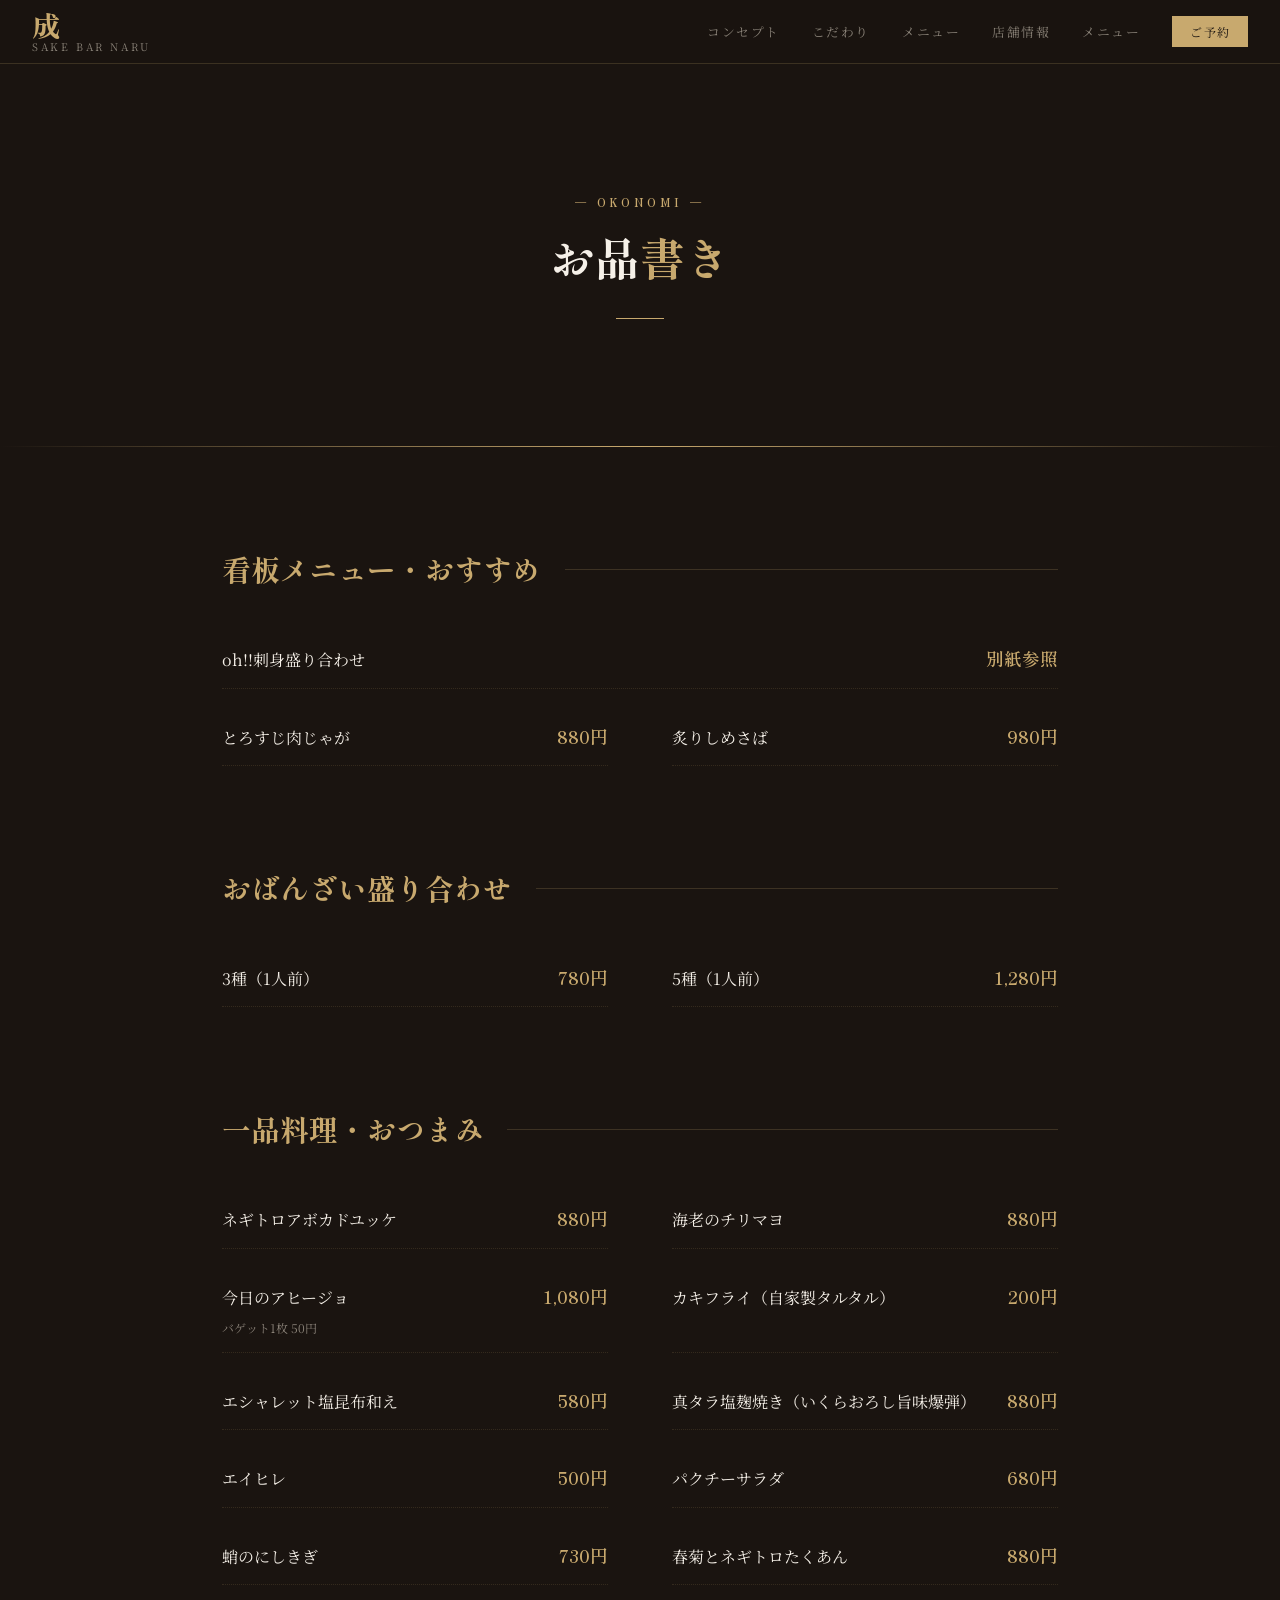
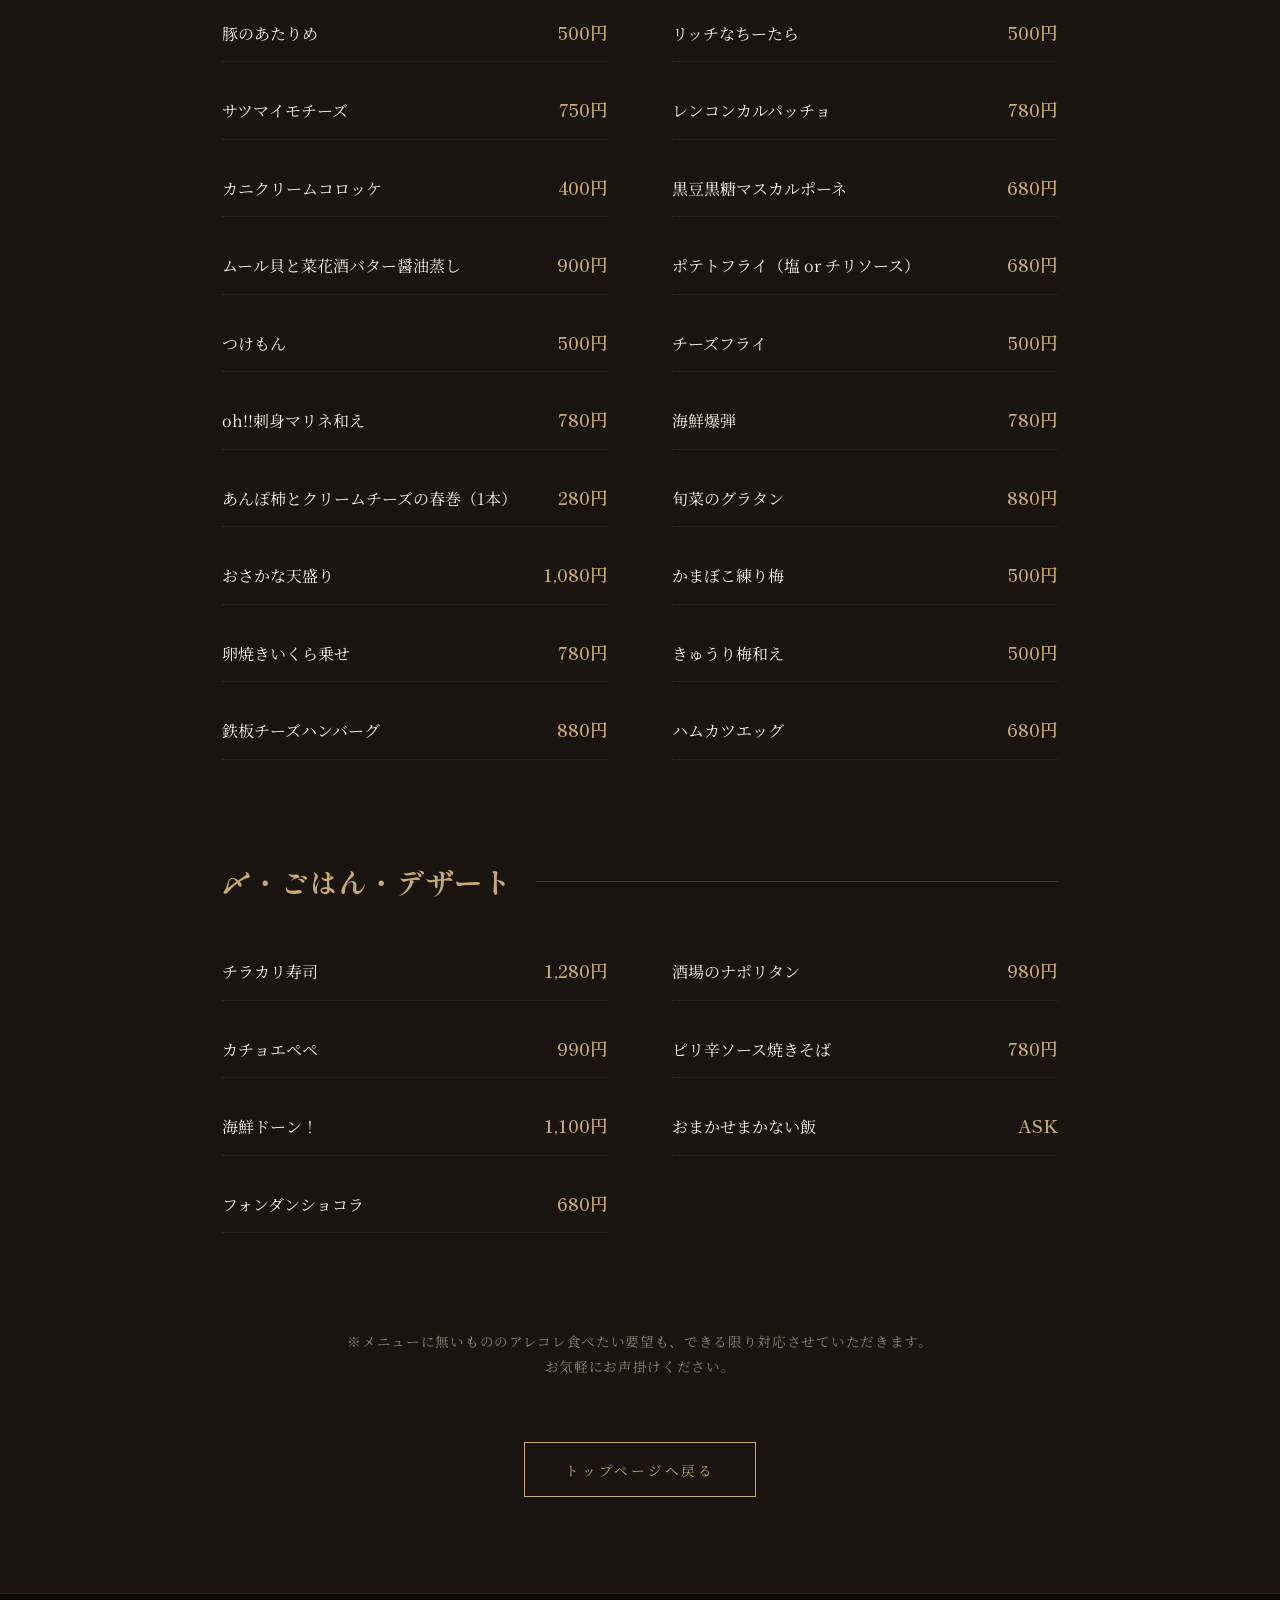
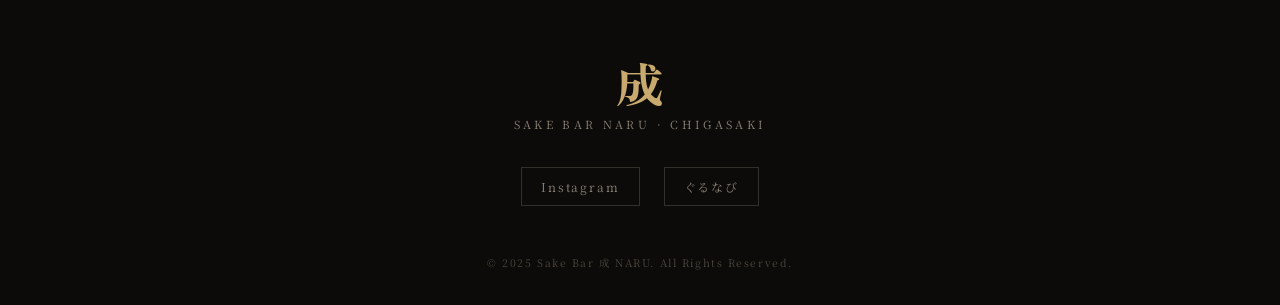
==== menu.html @ 0f0afbad "初稿デザインの修正" ====
<!DOCTYPE html>
<html lang="ja">
<head>
  <meta charset="UTF-8" />
  <meta name="viewport" content="width=device-width, initial-scale=1.0" />
  <title>お品書き | Sake Bar 成（NARU）</title>

  <!-- Google Fonts -->
  <link rel="preconnect" href="https://fonts.googleapis.com" />
  <link rel="preconnect" href="https://fonts.gstatic.com" crossorigin />
  <link href="https://fonts.googleapis.com/css2?family=Noto+Serif+JP:wght@300;400;500;600;700&family=Shippori+Mincho:wght@400;500;600;700;800&family=Zen+Antique&display=swap" rel="stylesheet" />

  <!-- Stylesheet -->
  <link rel="stylesheet" href="style.css" />
  <style>
    /* Menu Page Specific Styles */
    .menu-page-header {
      padding: 12rem 0 6rem;
      background: var(--ink);
      text-align: center;
      position: relative;
    }
    .menu-page-header::after {
      content: '';
      position: absolute;
      bottom: 0; left: 0; right: 0;
      height: 1px;
      background: linear-gradient(90deg, transparent, var(--sake), transparent);
    }
    .menu-container {
      max-width: 900px;
      margin: 0 auto;
      padding: 6rem 2rem;
    }
    .menu-category {
      margin-bottom: 6rem;
    }
    .category-title {
      font-family: 'Shippori Mincho', serif;
      font-size: 1.8rem;
      color: var(--sake);
      margin-bottom: 3rem;
      display: flex;
      align-items: center;
      gap: 1.5rem;
    }
    .category-title::after {
      content: '';
      flex: 1;
      height: 1px;
      background: rgba(200,169,110,0.2);
    }
    .menu-list {
      display: grid;
      grid-template-columns: 1fr 1fr;
      column-gap: 4rem;
      row-gap: 2rem;
    }
    .menu-item {
      display: flex;
      justify-content: space-between;
      align-items: baseline;
      padding-bottom: 0.8rem;
      border-bottom: 1px dotted rgba(200,169,110,0.15);
    }
    .item-name {
      font-family: 'Noto Serif JP', serif;
      font-size: 1rem;
      color: var(--rice);
      line-height: 1.6;
    }
    .item-price {
      font-family: 'Shippori Mincho', serif;
      font-size: 1.1rem;
      color: var(--sake);
      font-weight: 600;
      white-space: nowrap;
      margin-left: 1rem;
    }
    .item-note {
      font-size: 0.75rem;
      color: var(--stone);
      margin-top: 0.3rem;
    }
    .full-width {
      grid-column: 1 / -1;
    }
    .menu-footer-note {
      margin-top: 4rem;
      text-align: center;
      font-size: 0.85rem;
      color: var(--stone);
      letter-spacing: 0.05em;
    }
    .btn-back-home {
      display: inline-block;
      margin-top: 4rem;
      padding: 0.9rem 2.5rem;
      border: 1px solid var(--sake);
      color: var(--sake);
      font-family: 'Noto Serif JP', serif;
      font-size: 0.85rem;
      letter-spacing: 0.2em;
      transition: 0.3s;
    }
    .btn-back-home:hover {
      background: var(--sake);
      color: var(--ink);
    }

    @media (max-width: 768px) {
      .menu-list {
        grid-template-columns: 1fr;
        gap: 1.5rem;
      }
      .category-title {
        font-size: 1.5rem;
      }
    }
  </style>
</head>

<body>

  <!-- ==================== NAV ==================== -->
  <nav id="nav">
    <div class="nav-logo">
      <a href="index.html" style="color: inherit; text-decoration: none;">成
      <span>SAKE BAR NARU</span></a>
    </div>

    <ul class="nav-links" id="navLinks">
      <li><a href="index.html#concept">コンセプト</a></li>
      <li><a href="index.html#features">こだわり</a></li>
      <li><a href="index.html#menu" class="active">メニュー</a></li>
      <li><a href="index.html#info">店舗情報</a></li>
      <li><a href="https://r.gnavi.co.jp/cmftdra00000/" class="nav-reserve">ご予約</a></li>
    </ul>

    <button class="hamburger" id="hamburger" aria-label="メニューを開く" aria-expanded="false">
      <span></span>
      <span></span>
      <span></span>
    </button>
  </nav>

  <!-- ==================== HEADER ==================== -->
  <header class="menu-page-header">
    <div class="reveal">
      <span class="section-label">— OKONOMI —</span>
      <h1 class="section-title" style="font-size: 2.8rem;">お品<span>書き</span></h1>
      <div class="divider" style="margin: 2rem auto;"></div>
    </div>
  </header>

  <!-- ==================== MENU LIST ==================== -->
  <main class="menu-container">
    
    <!-- 看板メニュー・おすすめ -->
    <section class="menu-category reveal">
      <h2 class="category-title">看板メニュー・おすすめ</h2>
      <div class="menu-list">
        <div class="menu-item full-width">
          <span class="item-name">oh!!刺身盛り合わせ</span>
          <span class="item-price">別紙参照</span>
        </div>
        <div class="menu-item">
          <span class="item-name">とろすじ肉じゃが</span>
          <span class="item-price">880円</span>
        </div>
        <div class="menu-item">
          <span class="item-name">炙りしめさば</span>
          <span class="item-price">980円</span>
        </div>
      </div>
    </section>

    <!-- おばんざい盛り合わせ -->
    <section class="menu-category reveal">
      <h2 class="category-title">おばんざい盛り合わせ</h2>
      <div class="menu-list">
        <div class="menu-item">
          <span class="item-name">3種（1人前）</span>
          <span class="item-price">780円</span>
        </div>
        <div class="menu-item">
          <span class="item-name">5種（1人前）</span>
          <span class="item-price">1,280円</span>
        </div>
      </div>
    </section>

    <!-- 一品料理・おつまみ -->
    <section class="menu-category reveal">
      <h2 class="category-title">一品料理・おつまみ</h2>
      <div class="menu-list">
        <div class="menu-item"><span class="item-name">ネギトロアボカドユッケ</span><span class="item-price">880円</span></div>
        <div class="menu-item"><span class="item-name">海老のチリマヨ</span><span class="item-price">880円</span></div>
        <div class="menu-item">
          <div>
            <span class="item-name">今日のアヒージョ</span>
            <p class="item-note">バゲット1枚 50円</p>
          </div>
          <span class="item-price">1,080円</span>
        </div>
        <div class="menu-item"><span class="item-name">カキフライ（自家製タルタル）</span><span class="item-price">200円</span></div>
        <div class="menu-item"><span class="item-name">エシャレット塩昆布和え</span><span class="item-price">580円</span></div>
        <div class="menu-item"><span class="item-name">真タラ塩麹焼き（いくらおろし旨味爆弾）</span><span class="item-price">880円</span></div>
        <div class="menu-item"><span class="item-name">エイヒレ</span><span class="item-price">500円</span></div>
        <div class="menu-item"><span class="item-name">パクチーサラダ</span><span class="item-price">680円</span></div>
        <div class="menu-item"><span class="item-name">蛸のにしきぎ</span><span class="item-price">730円</span></div>
        <div class="menu-item"><span class="item-name">春菊とネギトロたくあん</span><span class="item-price">880円</span></div>
        <div class="menu-item"><span class="item-name">豚のあたりめ</span><span class="item-price">500円</span></div>
        <div class="menu-item"><span class="item-name">リッチなちーたら</span><span class="item-price">500円</span></div>
        <div class="menu-item"><span class="item-name">サツマイモチーズ</span><span class="item-price">750円</span></div>
        <div class="menu-item"><span class="item-name">レンコンカルパッチョ</span><span class="item-price">780円</span></div>
        <div class="menu-item"><span class="item-name">カニクリームコロッケ</span><span class="item-price">400円</span></div>
        <div class="menu-item"><span class="item-name">黒豆黒糖マスカルポーネ</span><span class="item-price">680円</span></div>
        <div class="menu-item"><span class="item-name">ムール貝と菜花酒バター醤油蒸し</span><span class="item-price">900円</span></div>
        <div class="menu-item"><span class="item-name">ポテトフライ（塩 or チリソース）</span><span class="item-price">680円</span></div>
        <div class="menu-item"><span class="item-name">つけもん</span><span class="item-price">500円</span></div>
        <div class="menu-item"><span class="item-name">チーズフライ</span><span class="item-price">500円</span></div>
        <div class="menu-item"><span class="item-name">oh!!刺身マリネ和え</span><span class="item-price">780円</span></div>
        <div class="menu-item"><span class="item-name">海鮮爆弾</span><span class="item-price">780円</span></div>
        <div class="menu-item"><span class="item-name">あんぽ柿とクリームチーズの春巻（1本）</span><span class="item-price">280円</span></div>
        <div class="menu-item"><span class="item-name">旬菜のグラタン</span><span class="item-price">880円</span></div>
        <div class="menu-item"><span class="item-name">おさかな天盛り</span><span class="item-price">1,080円</span></div>
        <div class="menu-item"><span class="item-name">かまぼこ練り梅</span><span class="item-price">500円</span></div>
        <div class="menu-item"><span class="item-name">卵焼きいくら乗せ</span><span class="item-price">780円</span></div>
        <div class="menu-item"><span class="item-name">きゅうり梅和え</span><span class="item-price">500円</span></div>
        <div class="menu-item"><span class="item-name">鉄板チーズハンバーグ</span><span class="item-price">880円</span></div>
        <div class="menu-item"><span class="item-name">ハムカツエッグ</span><span class="item-price">680円</span></div>
      </div>
    </section>

    <!-- 〆・ごはん・デザート -->
    <section class="menu-category reveal">
      <h2 class="category-title">〆・ごはん・デザート</h2>
      <div class="menu-list">
        <div class="menu-item"><span class="item-name">チラカリ寿司</span><span class="item-price">1,280円</span></div>
        <div class="menu-item"><span class="item-name">酒場のナポリタン</span><span class="item-price">980円</span></div>
        <div class="menu-item"><span class="item-name">カチョエペペ</span><span class="item-price">990円</span></div>
        <div class="menu-item"><span class="item-name">ピリ辛ソース焼きそば</span><span class="item-price">780円</span></div>
        <div class="menu-item"><span class="item-name">海鮮ドーン！</span><span class="item-price">1,100円</span></div>
        <div class="menu-item"><span class="item-name">おまかせまかない飯</span><span class="item-price">ASK</span></div>
        <div class="menu-item"><span class="item-name">フォンダンショコラ</span><span class="item-price">680円</span></div>
      </div>
    </section>

    <div class="menu-footer-note reveal">
      <p>※メニューに無いもののアレコレ食べたい要望も、できる限り対応させていただきます。<br>お気軽にお声掛けください。</p>
      <a href="index.html" class="btn-back-home">トップページへ戻る</a>
    </div>

  </main>

  <!-- ==================== FOOTER ==================== -->
  <footer id="footer">
    <div class="footer-logo">成</div>
    <p class="footer-tagline">SAKE BAR NARU · CHIGASAKI</p>
    <div class="footer-sns">
      <a href="https://www.instagram.com/naru__0714/" target="_blank" rel="noopener">Instagram</a>
      <a href="https://r.gnavi.co.jp/cmftdra00000/" target="_blank" rel="noopener">ぐるなび</a>
    </div>
    <p class="footer-copy">© 2025 Sake Bar 成 NARU. All Rights Reserved.</p>
  </footer>

  <!-- JavaScript（DOM 操作・インタラクション） -->
  <script src="main.js"></script>

</body>
</html>
---- style.css ----
/* =============================================
   CSS Variables & Reset
============================================= */
:root {
    --ink:        #1a1410;
    --warm-dark:  #2a1f14;
    --sake:       #c8a96e;
    --rice:       #f5f0e8;
    --ember:      #c94c1a;
    --stone:      #8a8278;
    --sake-light: #e8d4a8;
    --sake-dim:   rgba(200,169,110,0.15);
    --sake-glow:  rgba(200,169,110,0.35);
  }
  
  *, *::before, *::after { box-sizing: border-box; margin: 0; padding: 0; }
  
  html { scroll-behavior: smooth; font-size: 16px; }
  
  body {
    background: var(--ink);
    color: var(--rice);
    font-family: 'Noto Serif JP', serif;
    line-height: 1.8;
    overflow-x: hidden;
  }
  
  img { display: block; width: 100%; height: 100%; object-fit: cover; }
  a { color: inherit; text-decoration: none; }
  ul { list-style: none; }
  
  /* =============================================
     UTILITY
  ============================================= */
  .section-label {
    font-family: 'Zen Antique', serif;
    font-size: 0.7rem;
    letter-spacing: 0.35em;
    color: var(--sake);
    text-transform: uppercase;
    display: block;
    margin-bottom: 1rem;
  }
  
  .section-title {
    font-family: 'Shippori Mincho', serif;
    font-size: clamp(1.8rem, 4vw, 2.8rem);
    font-weight: 700;
    color: var(--rice);
    line-height: 1.3;
  }
  
  .section-title span { color: var(--sake); }
  
  .divider {
    width: 3rem;
    height: 1px;
    background: var(--sake);
    margin: 1.5rem 0;
  }
  
  .section-wrap {
    max-width: 1100px;
    margin: 0 auto;
    padding: 0 2rem;
  }
  
  .reveal {
    opacity: 0;
    transform: translateY(30px);
    transition: opacity 0.8s ease, transform 0.8s ease;
  }
  .reveal.visible {
    opacity: 1;
    transform: translateY(0);
  }
  
  /* =============================================
     NAV
  ============================================= */
  #nav {
    position: fixed;
    top: 0; left: 0; right: 0;
    z-index: 1000;
    background: rgba(26,20,16,0.92);
    backdrop-filter: blur(12px);
    -webkit-backdrop-filter: blur(12px);
    border-bottom: 1px solid rgba(200,169,110,0.2);
    padding: 0 2rem;
    height: 64px;
    display: flex;
    align-items: center;
    justify-content: space-between;
    transition: background 0.3s;
  }
  
  .nav-logo {
    font-family: 'Zen Antique', serif;
    font-size: 1.8rem;
    color: var(--sake);
    line-height: 1;
    letter-spacing: 0.1em;
  }
  .nav-logo span {
    font-family: 'Noto Serif JP', serif;
    font-size: 0.65rem;
    display: block;
    color: var(--stone);
    letter-spacing: 0.25em;
    margin-top: 2px;
  }
  
  .nav-links {
    display: flex;
    align-items: center;
    gap: 2rem;
  }
  .nav-links a {
    font-family: 'Noto Serif JP', serif;
    font-size: 0.8rem;
    letter-spacing: 0.12em;
    color: var(--stone);
    transition: color 0.25s;
    position: relative;
  }
  .nav-links a::after {
    content: '';
    position: absolute;
    bottom: -3px; left: 0;
    width: 0; height: 1px;
    background: var(--sake);
    transition: width 0.3s ease;
  }
  .nav-links a:hover { color: var(--sake); }
  .nav-links a:hover::after { width: 100%; }
  
  .nav-reserve {
    background: var(--sake);
    color: var(--ink) !important;
    padding: 0.45rem 1.1rem;
    font-size: 0.75rem !important;
    letter-spacing: 0.12em;
    transition: background 0.25s !important;
  }
  .nav-reserve:hover { background: var(--sake-light) !important; }
  .nav-reserve::after { display: none !important; }
  

  
  /* =============================================
     HERO
  ============================================= */
  #hero {
    position: relative;
    height: 100vh;
    min-height: 600px;
    display: flex;
    align-items: center;
    justify-content: center;
    overflow: hidden;
  }
  
  .hero-bg {
    position: absolute;
    inset: 0;
    background:
      linear-gradient(rgba(0, 0, 0, 0.4), rgba(0, 0, 0, 0.4)),
      url('img/store.png') no-repeat center center / cover;
  }
  
  .hero-bg::after {
    content: '';
    position: absolute;
    inset: 0;
    background-image: url("data:image/svg+xml,%3Csvg viewBox='0 0 256 256' xmlns='http://www.w3.org/2000/svg'%3E%3Cfilter id='noise'%3E%3CfeTurbulence type='fractalNoise' baseFrequency='0.9' numOctaves='4' stitchTiles='stitch'/%3E%3C/filter%3E%3Crect width='100%25' height='100%25' filter='url(%23noise)' opacity='0.04'/%3E%3C/svg%3E");
    opacity: 0.6;
    pointer-events: none;
  }
  
  .hero-deco {
    position: absolute;
    right: 8vw;
    top: 50%;
    transform: translateY(-50%);
    font-family: 'Zen Antique', serif;
    font-size: clamp(12rem, 25vw, 22rem);
    color: transparent;
    -webkit-text-stroke: 1px rgba(200,169,110,0.12);
    line-height: 1;
    pointer-events: none;
    user-select: none;
  }
  
  .hero-content {
    position: relative;
    z-index: 2;
    text-align: left;
    padding: 0 2rem;
    max-width: 700px;
    margin-left: 8vw;
  }
  
  .hero-label {
    font-family: 'Zen Antique', serif;
    font-size: 0.7rem;
    letter-spacing: 0.4em;
    color: var(--sake);
    display: block;
    margin-bottom: 1.5rem;
    opacity: 0;
    animation: fadeUp 1s ease 0.3s forwards;
  }
  
  .hero-kanji {
    font-family: 'Zen Antique', serif;
    font-size: clamp(5rem, 14vw, 10rem);
    color: var(--sake);
    line-height: 1;
    display: block;
    text-shadow: 0 0 60px rgba(200,169,110,0.3);
    opacity: 0;
    animation: fadeUp 1s ease 0.5s forwards;
  }
  
  .hero-name {
    font-family: 'Noto Serif JP', serif;
    font-size: clamp(0.8rem, 1.5vw, 1rem);
    letter-spacing: 0.5em;
    color: var(--stone);
    display: block;
    margin-top: 0.5rem;
    opacity: 0;
    animation: fadeUp 1s ease 0.7s forwards;
  }
  
  .hero-copy {
    font-family: 'Shippori Mincho', serif;
    font-size: clamp(1rem, 2.5vw, 1.35rem);
    color: var(--rice);
    font-weight: 500;
    line-height: 1.9;
    margin-top: 2rem;
    opacity: 0;
    animation: fadeUp 1s ease 0.9s forwards;
  }
  
  .hero-sub {
    font-size: 0.8rem;
    color: var(--stone);
    letter-spacing: 0.08em;
    margin-top: 0.8rem;
    opacity: 0;
    animation: fadeUp 1s ease 1.1s forwards;
  }
  
  .hero-cta {
    display: inline-flex;
    align-items: center;
    gap: 0.8rem;
    margin-top: 2.5rem;
    padding: 0.85rem 2rem;
    border: 1px solid var(--sake);
    color: var(--sake);
    font-family: 'Noto Serif JP', serif;
    font-size: 0.85rem;
    letter-spacing: 0.2em;
    transition: background 0.3s, color 0.3s;
    opacity: 0;
    animation: fadeUp 1s ease 1.3s forwards;
  }
  .hero-cta:hover {
    background: var(--sake);
    color: var(--ink);
  }
  .hero-cta-arrow {
    width: 24px; height: 1px;
    background: currentColor;
    display: inline-block;
    position: relative;
    transition: width 0.3s;
  }
  .hero-cta-arrow::after {
    content: '';
    position: absolute;
    right: 0; top: -3px;
    width: 7px; height: 7px;
    border-top: 1px solid currentColor;
    border-right: 1px solid currentColor;
    transform: rotate(45deg);
  }
  .hero-cta:hover .hero-cta-arrow { width: 36px; }
  
  .hero-scroll {
    position: absolute;
    bottom: 2rem;
    left: 50%;
    transform: translateX(-50%);
    display: flex;
    flex-direction: column;
    align-items: center;
    gap: 0.5rem;
    opacity: 0;
    animation: fadeIn 1s ease 2s forwards;
  }
  .hero-scroll span {
    font-size: 0.6rem;
    letter-spacing: 0.3em;
    color: var(--stone);
  }
  .scroll-line {
    width: 1px; height: 40px;
    background: linear-gradient(to bottom, var(--stone), transparent);
    animation: scrollPulse 2s ease infinite;
  }
  
  @keyframes fadeUp {
    from { opacity: 0; transform: translateY(20px); }
    to   { opacity: 1; transform: translateY(0); }
  }
  @keyframes fadeIn {
    from { opacity: 0; } to { opacity: 1; }
  }
  @keyframes scrollPulse {
    0%, 100% { transform: scaleY(1); opacity: 1; }
    50%       { transform: scaleY(0.7); opacity: 0.4; }
  }
  
  /* =============================================
     CONCEPT
  ============================================= */
  #concept {
    padding: 8rem 0;
    position: relative;
    overflow: hidden;
  }
  
  #concept::before {
    content: 'CONCEPT';
    position: absolute;
    top: 4rem; right: -2rem;
    font-family: 'Zen Antique', serif;
    font-size: 6rem;
    color: rgba(200,169,110,0.04);
    letter-spacing: 0.2em;
    pointer-events: none;
  }
  
  .concept-inner {
    max-width: 1100px;
    margin: 0 auto;
    padding: 0 2rem;
    display: grid;
    grid-template-columns: 1fr 1fr;
    gap: 5rem;
    align-items: center;
  }
  
  .concept-text .section-label { display: block; }
  
  .concept-body {
    margin-top: 1.5rem;
    color: rgba(245,240,232,0.75);
    font-size: 0.95rem;
    line-height: 2.2;
  }
  
  .concept-tags {
    display: flex;
    flex-wrap: wrap;
    gap: 0.6rem;
    margin-top: 2rem;
  }
  .concept-tag {
    font-size: 0.72rem;
    letter-spacing: 0.15em;
    padding: 0.35rem 0.9rem;
    border: 1px solid rgba(200,169,110,0.35);
    color: var(--sake);
  }
  
  .concept-image-wrap {
    position: relative;
    aspect-ratio: 4/5;
    overflow: hidden;
  }
  
  .concept-image-mock {
    width: 100%;
    height: 100%;
    background:
      linear-gradient(135deg, rgba(200,169,110,0.15) 0%, rgba(42,31,20,0.6) 100%),
      repeating-linear-gradient(
        45deg,
        rgba(200,169,110,0.05) 0px,
        rgba(200,169,110,0.05) 1px,
        transparent 1px,
        transparent 12px
      );
    display: flex;
    align-items: center;
    justify-content: center;
  }
  
  .concept-image-mock::after {
    content: '店内写真';
    font-family: 'Noto Serif JP', serif;
    font-size: 0.8rem;
    color: var(--stone);
    letter-spacing: 0.2em;
  }
  
  .concept-image-wrap::after {
    content: '';
    position: absolute;
    bottom: -1.5rem; right: -1.5rem;
    width: 60%; height: 60%;
    border: 1px solid rgba(200,169,110,0.2);
    pointer-events: none;
  }
  
  @media (max-width: 768px) {
    .concept-inner { grid-template-columns: 1fr; gap: 3rem; }
    .concept-image-wrap::after { display: none; }
  }
  
  /* =============================================
     FEATURES
  ============================================= */
  #features {
    padding: 6rem 0;
    background: var(--warm-dark);
    position: relative;
  }
  
  #features::before {
    content: '';
    position: absolute;
    top: 0; left: 0; right: 0;
    height: 1px;
    background: linear-gradient(90deg, transparent, var(--sake), transparent);
  }
  
  .features-inner {
    max-width: 1100px;
    margin: 0 auto;
    padding: 0 2rem;
  }
  
  .features-header {
    text-align: center;
    margin-bottom: 4rem;
  }
  .features-header .divider { margin: 1.5rem auto; }
  
  .features-grid {
    display: grid;
    grid-template-columns: repeat(3, 1fr);
    gap: 2px;
  }
  
  .feature-card {
    background: var(--ink);
    padding: 3rem 2rem;
    text-align: center;
    position: relative;
    overflow: hidden;
    transition: background 0.3s;
  }
  .feature-card::before {
    content: '';
    position: absolute;
    inset: 0;
    background: var(--sake-dim);
    opacity: 0;
    transition: opacity 0.3s;
  }
  .feature-card:hover::before { opacity: 1; }
  
  .feature-icon {
    font-family: 'Zen Antique', serif;
    font-size: 3rem;
    color: var(--sake);
    display: block;
    margin-bottom: 1.2rem;
    line-height: 1;
  }
  
  .feature-title {
    font-family: 'Shippori Mincho', serif;
    font-size: 1.15rem;
    font-weight: 700;
    color: var(--rice);
    margin-bottom: 0.8rem;
  }
  
  .feature-body {
    font-size: 0.8rem;
    color: var(--stone);
    line-height: 1.9;
  }
  
  @media (max-width: 768px) {
    .features-grid { grid-template-columns: 1fr; }
  }
  

  
  /* =============================================
     INFO
  ============================================= */
  #info {
    padding: 8rem 0;
    position: relative;
  }
  
  .info-inner {
    max-width: 1100px;
    margin: 0 auto;
    padding: 0 2rem;
    display: grid;
    grid-template-columns: 1fr 1fr;
    gap: 5rem;
    align-items: start;
  }
  
  .info-table {
    width: 100%;
    border-collapse: collapse;
    margin-top: 2rem;
  }
  
  .info-table tr {
    border-bottom: 1px solid rgba(200,169,110,0.12);
  }
  
  .info-table td {
    padding: 1rem 0.5rem;
    font-size: 0.85rem;
  }
  
  .info-table td:first-child {
    color: var(--sake);
    white-space: nowrap;
    padding-right: 1.5rem;
    font-size: 0.75rem;
    letter-spacing: 0.1em;
  }
  
  .info-table td:last-child {
    color: rgba(245,240,232,0.8);
  }
  
  .info-map {
    margin-top: 2rem;
    height: 300px;
    overflow: hidden;
  }
  
  .info-map iframe {
    width: 100%;
    height: 100%;
    border: none;
    filter: invert(90%) hue-rotate(180deg);
  }
  
  @media (max-width: 768px) {
    .info-inner { grid-template-columns: 1fr; gap: 3rem; }
  }
  
  /* =============================================
     RESERVATION
  ============================================= */
  #reservation {
    padding: 7rem 0;
    background: var(--warm-dark);
    text-align: center;
    position: relative;
    overflow: hidden;
  }
  
  #reservation::before {
    content: '';
    position: absolute;
    top: 0; left: 0; right: 0;
    height: 1px;
    background: linear-gradient(90deg, transparent, var(--sake), transparent);
  }
  
  #reservation::after {
    content: '予約';
    position: absolute;
    top: 50%; left: 50%;
    transform: translate(-50%, -50%);
    font-family: 'Zen Antique', serif;
    font-size: 16rem;
    color: rgba(200,169,110,0.03);
    pointer-events: none;
  }
  
  .reservation-inner {
    position: relative;
    z-index: 1;
  }
  
  .reservation-copy {
    font-family: 'Shippori Mincho', serif;
    font-size: clamp(0.95rem, 2vw, 1.2rem);
    color: rgba(245,240,232,0.7);
    line-height: 2;
    margin-top: 1.5rem;
    max-width: 500px;
    margin-left: auto;
    margin-right: auto;
  }
  
  .btn-reserve {
    display: inline-block;
    margin-top: 3rem;
    padding: 1.1rem 3rem;
    background: var(--sake);
    color: var(--ink);
    font-family: 'Noto Serif JP', serif;
    font-size: 0.9rem;
    font-weight: 600;
    letter-spacing: 0.25em;
    transition: background 0.3s, transform 0.3s;
  }
  .btn-reserve:hover {
    background: var(--sake-light);
    transform: translateY(-2px);
  }
  

  
  /* =============================================
     FOOTER
  ============================================= */
  #footer {
    background: #0d0b09;
    padding: 4rem 2rem 2rem;
    text-align: center;
    border-top: 1px solid rgba(200,169,110,0.15);
  }
  
  .footer-logo {
    font-family: 'Zen Antique', serif;
    font-size: 3rem;
    color: var(--sake);
    line-height: 1;
  }
  
  .footer-tagline {
    font-size: 0.7rem;
    color: var(--stone);
    letter-spacing: 0.3em;
    margin-top: 0.5rem;
  }
  
  .footer-sns {
    display: flex;
    justify-content: center;
    gap: 1.5rem;
    margin-top: 2rem;
  }
  
  .footer-sns a {
    font-size: 0.75rem;
    color: var(--stone);
    letter-spacing: 0.15em;
    border: 1px solid rgba(138,130,120,0.3);
    padding: 0.5rem 1.2rem;
    transition: color 0.3s, border-color 0.3s;
  }
  .footer-sns a:hover { color: var(--sake); border-color: var(--sake); }
  
  .footer-copy {
    margin-top: 3rem;
    font-size: 0.65rem;
    color: rgba(138,130,120,0.5);
    letter-spacing: 0.15em;
  }
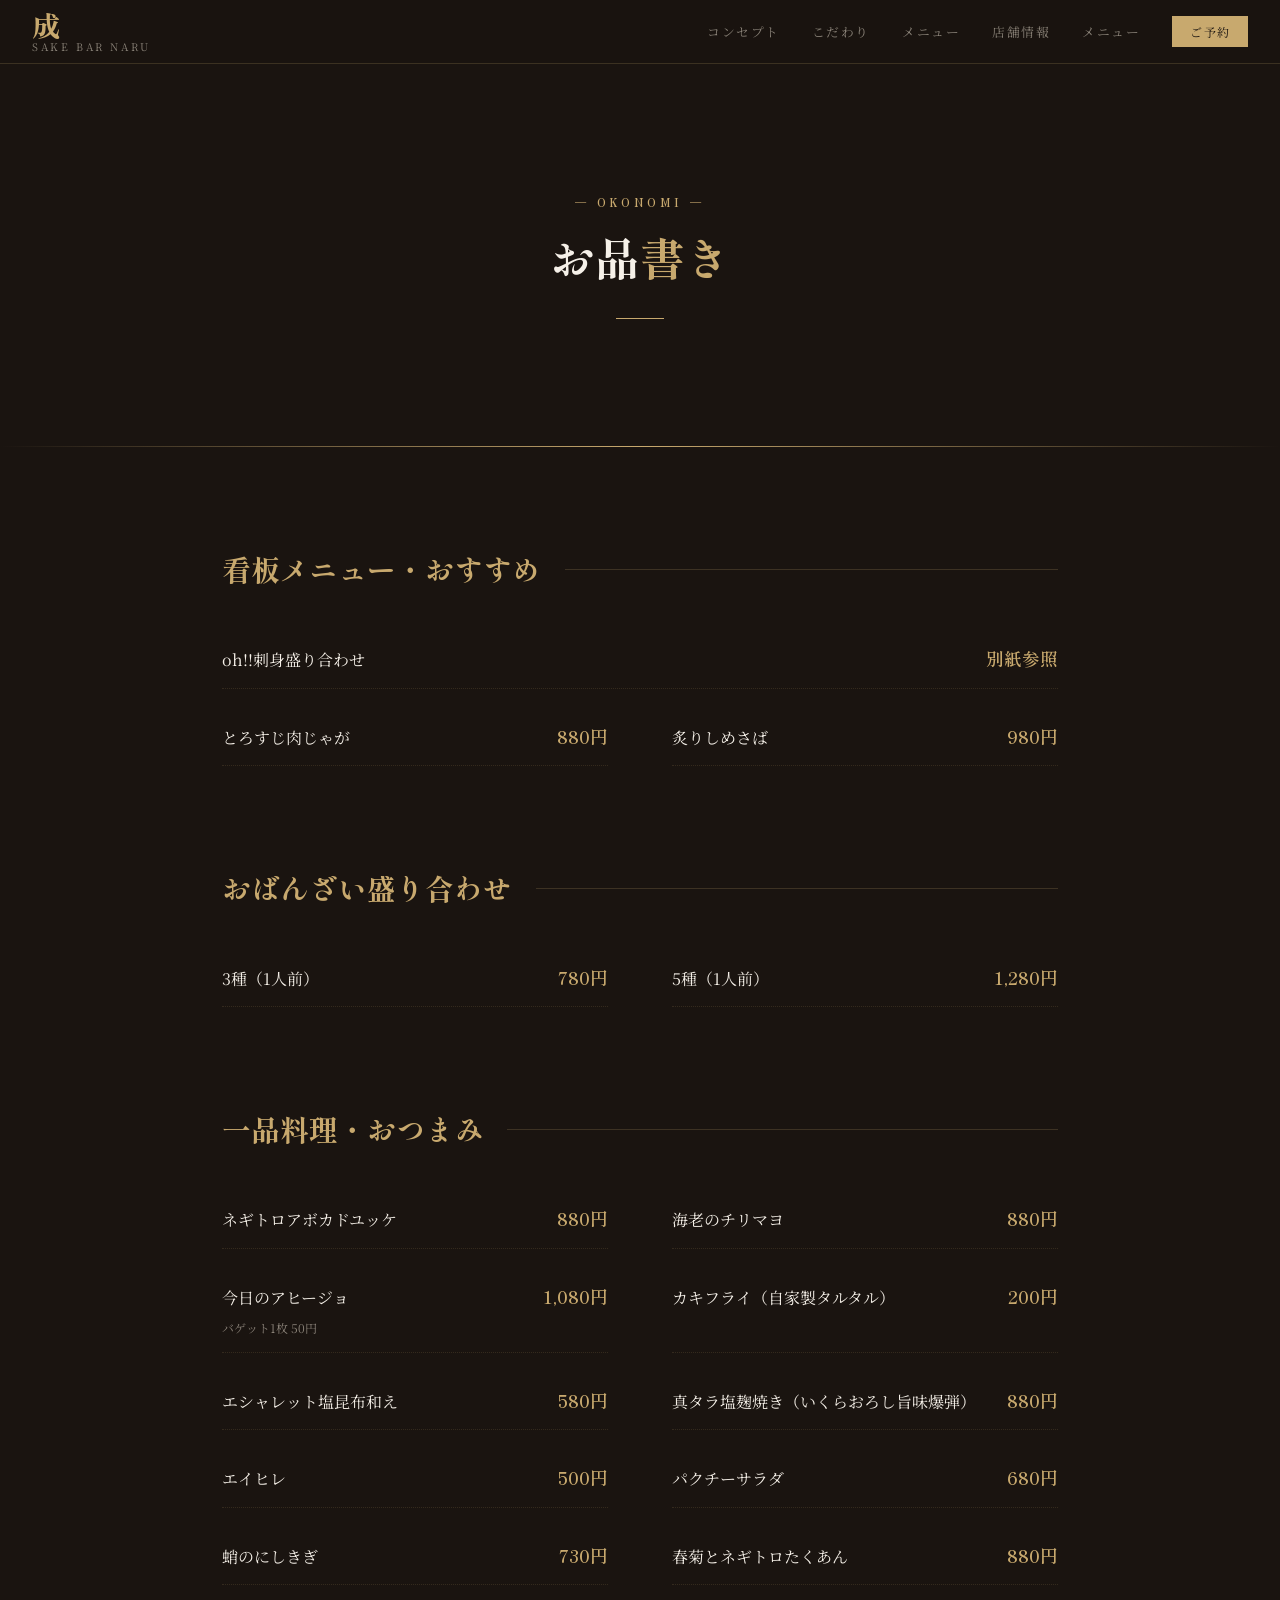
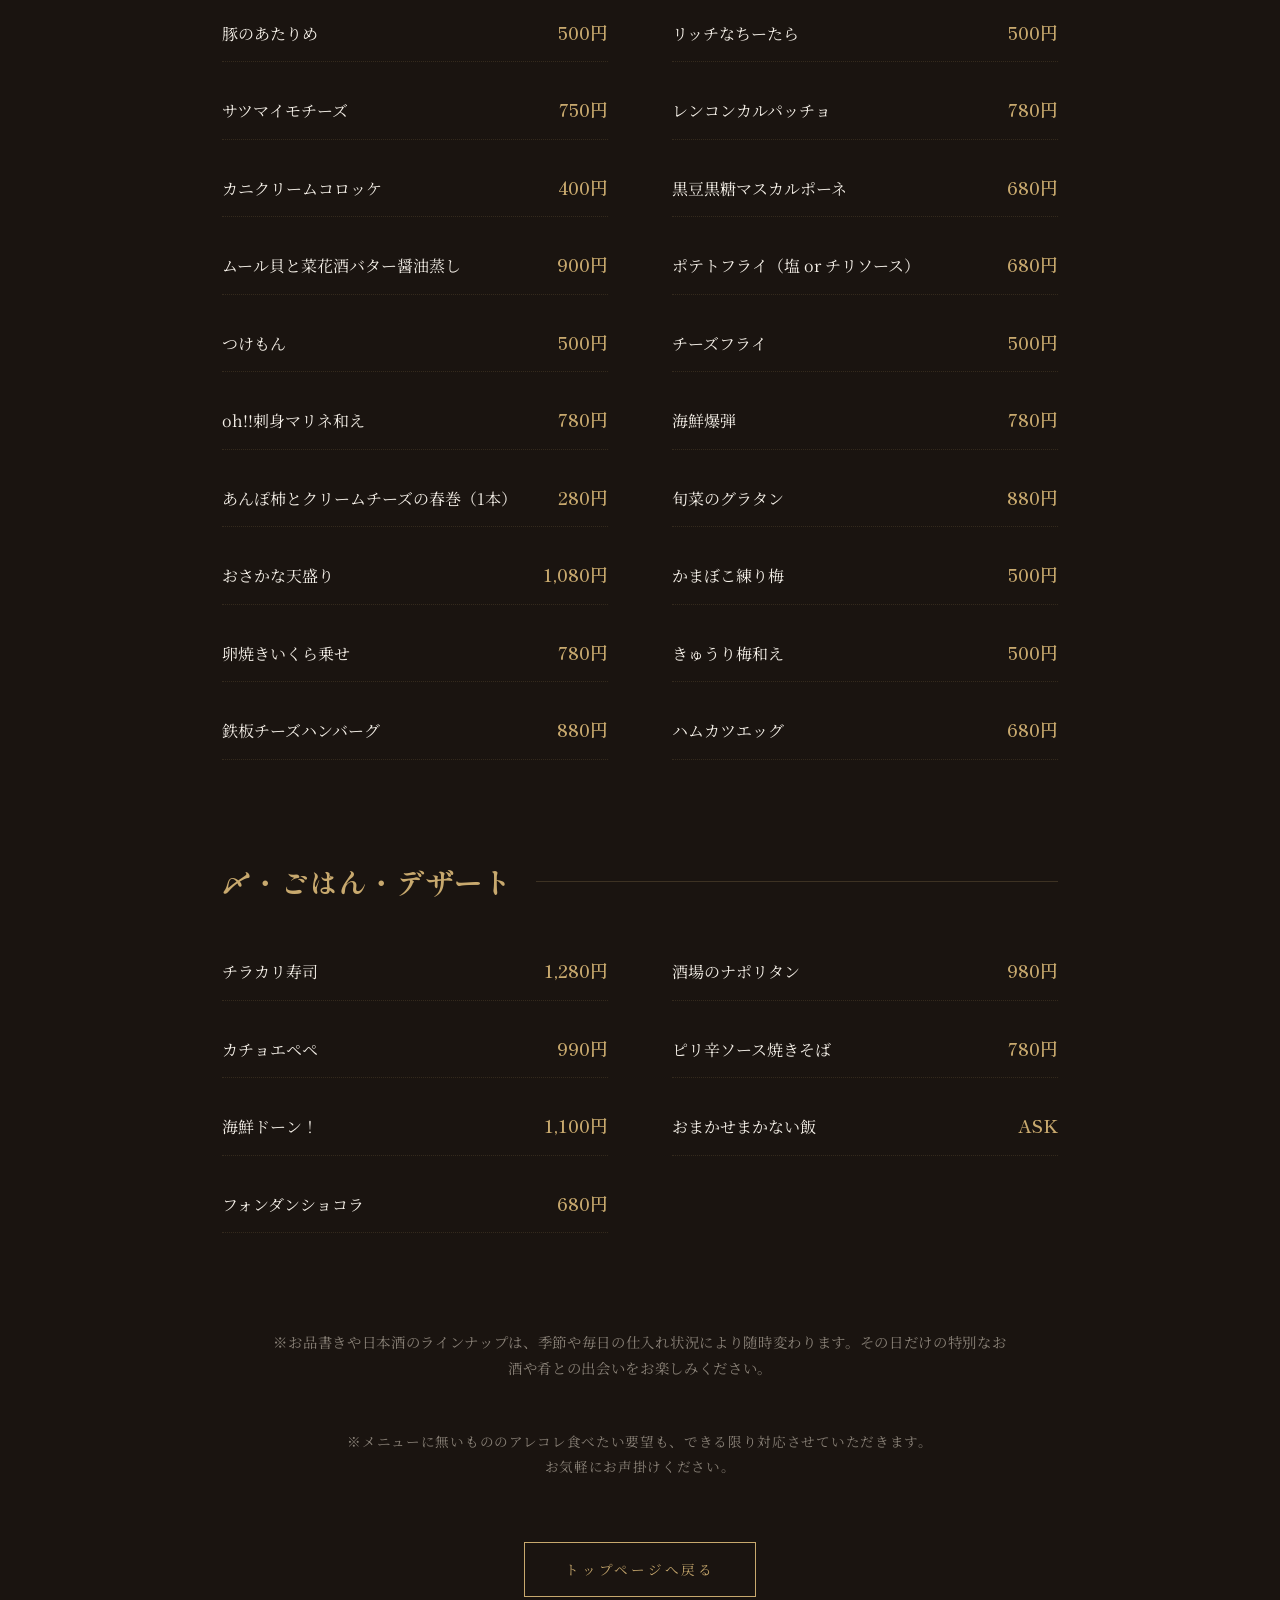
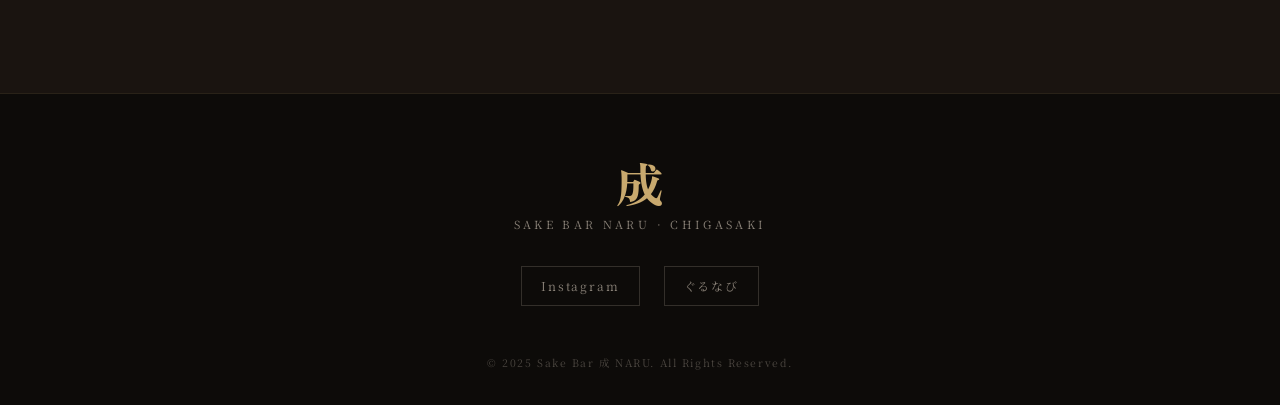
==== commit a24785fc: "ラインナップ修正と写真の変更" ====
--- a/menu.html
+++ b/menu.html
@@ -248,6 +248,9 @@
     </section>
 
     <div class="menu-footer-note reveal">
+      <div class="menu-note">
+        <p>※お品書きや日本酒のラインナップは、季節や毎日の仕入れ状況により随時変わります。<br class="sp-only">その日だけの特別なお酒や肴との出会いをお楽しみください。</p>
+      </div>
       <p>※メニューに無いもののアレコレ食べたい要望も、できる限り対応させていただきます。<br>お気軽にお声掛けください。</p>
       <a href="index.html" class="btn-back-home">トップページへ戻る</a>
     </div>
--- a/style.css
+++ b/style.css
@@ -678,4 +678,33 @@
     font-size: 0.65rem;
     color: rgba(138,130,120,0.5);
     letter-spacing: 0.15em;
+  }
+  
+  /* =============================================
+     ADDITIONAL COMPONENTS
+  ============================================= */
+  .menu-note {
+    text-align: center;
+    margin: 3rem auto;
+    padding: 0 2rem;
+    max-width: 800px;
+  }
+  
+  .menu-note p {
+    font-size: 0.9rem;
+    color: var(--stone);
+    line-height: 1.8;
+  }
+  
+  .sp-only {
+    display: none;
+  }
+  
+  @media (max-width: 768px) {
+    .sp-only {
+      display: block;
+    }
+    .menu-note {
+      margin: 2rem auto;
+    }
   }
